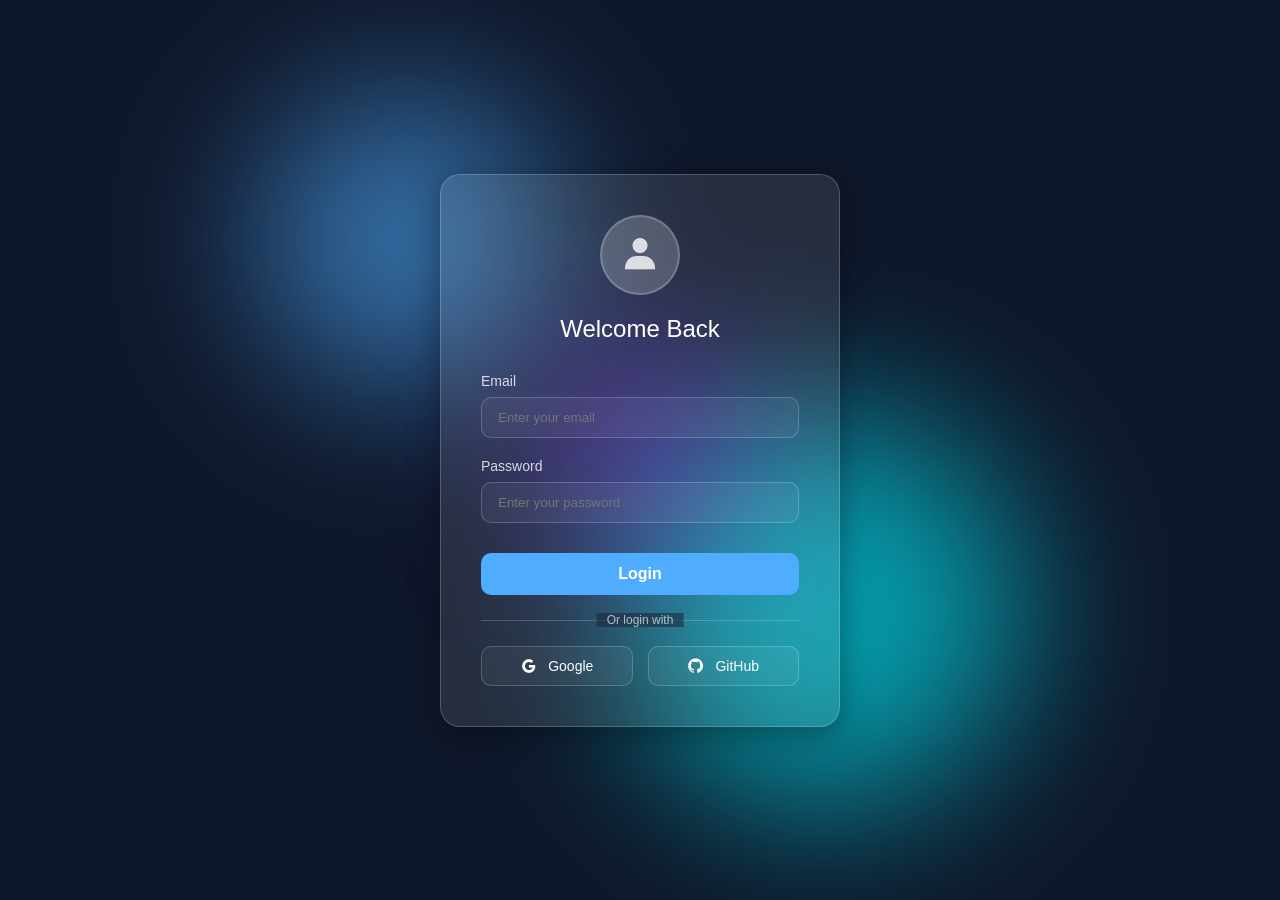
==== index.html @ bc0d9e6e "Create a login page with a Glassmorphism design including HTML, CSS, and JS." ====
<!DOCTYPE html>
<html lang="en">
<head>
    <meta charset="UTF-8">
    <meta name="viewport" content="width=device-width, initial-scale=1.0">
    <title>Glassmorphism Login</title>
    <link rel="stylesheet" href="styles.css">
    <!-- Using Boxicons for social icons -->
    <link href='https://unpkg.com/boxicons@2.1.4/css/boxicons.min.css' rel='stylesheet'>
</head>
<body>
    <div class="background-blobs">
        <div class="blob blob-1"></div>
        <div class="blob blob-2"></div>
        <div class="blob blob-3"></div>
    </div>
    
    <div class="login-container">
        <form class="login-form">
            <div class="profile-pic-container">
                <div class="profile-pic-placeholder">
                    <i class='bx bxs-user'></i>
                </div>
            </div>
            
            <h2>Welcome Back</h2>
            
            <div class="input-group">
                <label for="email">Email</label>
                <input type="email" id="email" placeholder="Enter your email" required>
            </div>
            
            <div class="input-group">
                <label for="password">Password</label>
                <input type="password" id="password" placeholder="Enter your password" required>
            </div>
            
            <button type="submit" class="login-btn">Login</button>
            
            <div class="separator">
                <span>Or login with</span>
            </div>
            
            <div class="social-login">
                <button type="button" class="social-btn google">
                    <i class='bx bxl-google'></i> Google
                </button>
                <button type="button" class="social-btn github">
                    <i class='bx bxl-github'></i> GitHub
                </button>
            </div>
        </form>
    </div>

    <script src="scripts.js"></script>
</body>
</html>
---- styles.css ----
:root {
    --glass-bg: rgba(255, 255, 255, 0.1);
    --glass-border: rgba(255, 255, 255, 0.2);
    --text-color: #ffffff;
    --accent-color: #4facfe;
}

* {
    margin: 0;
    padding: 0;
    box-sizing: border-box;
    font-family: 'Segoe UI', Tahoma, Geneva, Verdana, sans-serif;
}

body {
    height: 100vh;
    display: flex;
    justify-content: center;
    align-items: center;
    background: #0f172a;
    overflow: hidden;
    color: var(--text-color);
}

/* Background Blobs */
.background-blobs {
    position: absolute;
    width: 100%;
    height: 100%;
    z-index: -1;
}

.blob {
    position: absolute;
    border-radius: 50%;
    filter: blur(80px);
    opacity: 0.6;
}

.blob-1 {
    width: 300px;
    height: 300px;
    background: #4facfe;
    top: 10%;
    left: 20%;
}

.blob-2 {
    width: 400px;
    height: 400px;
    background: #00f2fe;
    bottom: 10%;
    right: 20%;
}

.blob-3 {
    width: 200px;
    height: 200px;
    background: #7028e4;
    top: 50%;
    left: 50%;
    transform: translate(-50%, -50%);
}

/* Glassmorphism Container */
.login-container {
    width: 400px;
    padding: 40px;
    background: var(--glass-bg);
    backdrop-filter: blur(15px);
    -webkit-backdrop-filter: blur(15px);
    border: 1px solid var(--glass-border);
    border-radius: 20px;
    box-shadow: 0 8px 32px 0 rgba(0, 0, 0, 0.37);
    text-align: center;
}

.login-form h2 {
    margin-bottom: 30px;
    font-weight: 500;
}

/* Profile Picture */
.profile-pic-container {
    display: flex;
    justify-content: center;
    margin-bottom: 20px;
}

.profile-pic-placeholder {
    width: 80px;
    height: 80px;
    background: rgba(255, 255, 255, 0.2);
    border-radius: 50%;
    display: flex;
    justify-content: center;
    align-items: center;
    font-size: 40px;
    color: rgba(255, 255, 255, 0.8);
    border: 2px solid var(--glass-border);
}

/* Inputs */
.input-group {
    text-align: left;
    margin-bottom: 20px;
}

.input-group label {
    display: block;
    margin-bottom: 8px;
    font-size: 14px;
    opacity: 0.8;
}

.input-group input {
    width: 100%;
    padding: 12px 16px;
    background: rgba(255, 255, 255, 0.05);
    border: 1px solid var(--glass-border);
    border-radius: 10px;
    color: white;
    outline: none;
    transition: 0.3s;
}

.input-group input:focus {
    background: rgba(255, 255, 255, 0.1);
    border-color: var(--accent-color);
}

/* Buttons */
.login-btn {
    width: 100%;
    padding: 12px;
    background: var(--accent-color);
    border: none;
    border-radius: 10px;
    color: white;
    font-size: 16px;
    font-weight: 600;
    cursor: pointer;
    transition: 0.3s;
    margin-top: 10px;
}

.login-btn:hover {
    transform: translateY(-2px);
    box-shadow: 0 5px 15px rgba(79, 172, 254, 0.4);
}

/* Separator */
.separator {
    margin: 25px 0;
    position: relative;
    border-bottom: 1px solid var(--glass-border);
}

.separator span {
    position: absolute;
    top: 50%;
    left: 50%;
    transform: translate(-50%, -50%);
    background: #1e293b; /* Matches background blur better */
    padding: 0 10px;
    font-size: 12px;
    opacity: 0.6;
}

/* Social Login */
.social-login {
    display: flex;
    gap: 15px;
}

.social-btn {
    flex: 1;
    display: flex;
    justify-content: center;
    align-items: center;
    gap: 10px;
    padding: 10px;
    background: rgba(255, 255, 255, 0.05);
    border: 1px solid var(--glass-border);
    border-radius: 10px;
    color: white;
    cursor: pointer;
    transition: 0.3s;
    font-size: 14px;
}

.social-btn:hover {
    background: rgba(255, 255, 255, 0.1);
    border-color: white;
}

.social-btn i {
    font-size: 18px;
}
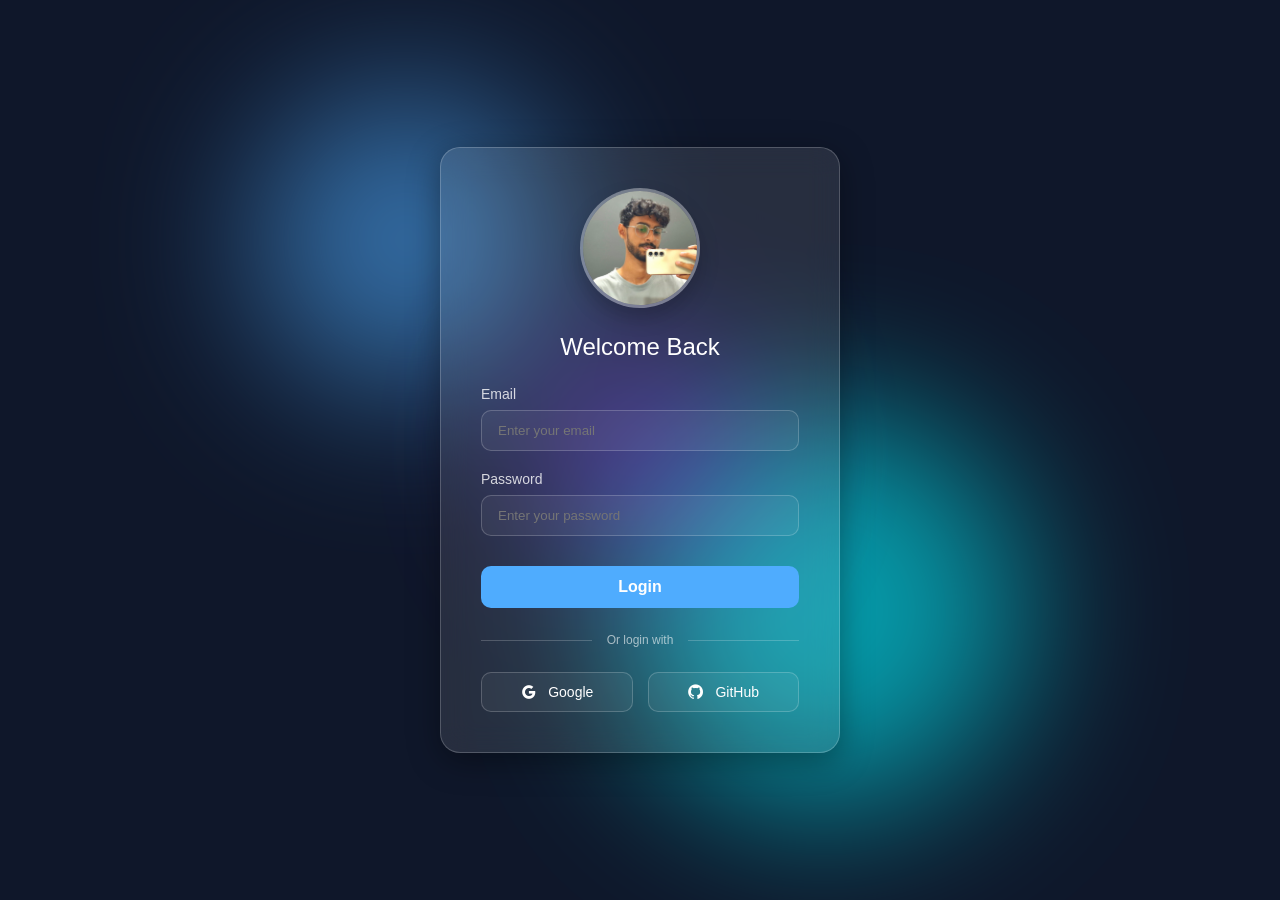
==== commit abac3bd1: "Update profile picture and enhance layout design - Replaced the default user icon with a custom prof" ====
--- a/index.html
+++ b/index.html
@@ -19,7 +19,7 @@
         <form class="login-form">
             <div class="profile-pic-container">
                 <div class="profile-pic-placeholder">
-                    <i class='bx bxs-user'></i>
+                    <img src="images/dp.jpg" alt="Profile Picture">
                 </div>
             </div>
             
--- a/styles.css
+++ b/styles.css
@@ -76,7 +76,7 @@
 }
 
 .login-form h2 {
-    margin-bottom: 30px;
+    margin-bottom: 25px;
     font-weight: 500;
 }
 
@@ -84,20 +84,28 @@
 .profile-pic-container {
     display: flex;
     justify-content: center;
-    margin-bottom: 20px;
+    margin-bottom: 25px;
 }
 
 .profile-pic-placeholder {
-    width: 80px;
-    height: 80px;
+    width: 120px;
+    height: 120px;
     background: rgba(255, 255, 255, 0.2);
     border-radius: 50%;
     display: flex;
     justify-content: center;
     align-items: center;
-    font-size: 40px;
+    font-size: 60px;
     color: rgba(255, 255, 255, 0.8);
-    border: 2px solid var(--glass-border);
+    border: 3px solid var(--glass-border);
+    overflow: hidden; /* Added to clip the image */
+    box-shadow: 0 10px 20px rgba(0, 0, 0, 0.2);
+}
+
+.profile-pic-placeholder img {
+    width: 100%;
+    height: 100%;
+    object-fit: cover;
 }
 
 /* Inputs */
@@ -151,18 +159,20 @@
 
 /* Separator */
 .separator {
+    display: flex;
+    align-items: center;
     margin: 25px 0;
-    position: relative;
+}
+
+.separator::before,
+.separator::after {
+    content: "";
+    flex: 1;
     border-bottom: 1px solid var(--glass-border);
 }
 
 .separator span {
-    position: absolute;
-    top: 50%;
-    left: 50%;
-    transform: translate(-50%, -50%);
-    background: #1e293b; /* Matches background blur better */
-    padding: 0 10px;
+    padding: 0 15px;
     font-size: 12px;
     opacity: 0.6;
 }
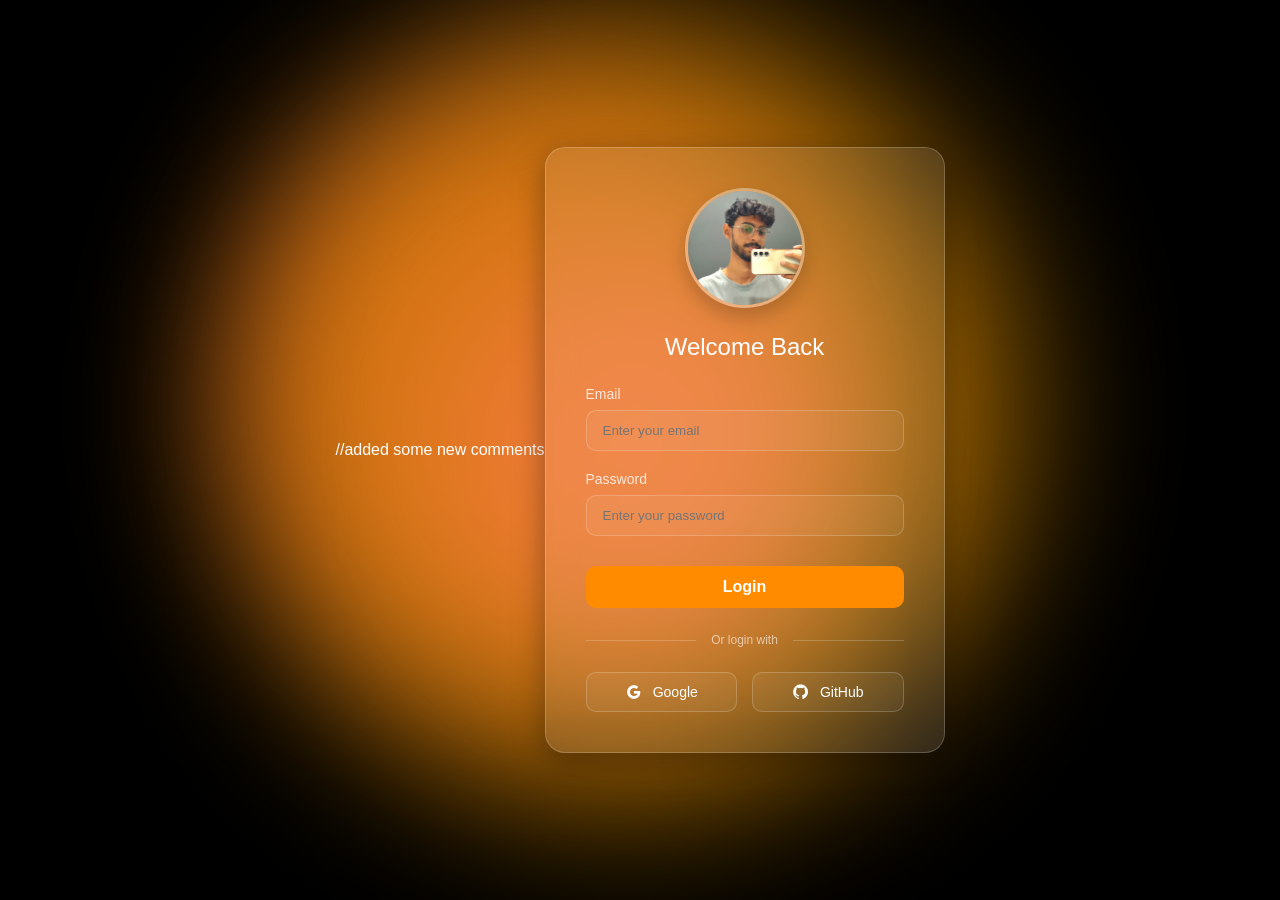
==== commit 9d27cac6: "add comment" ====
--- a/index.html
+++ b/index.html
@@ -2,6 +2,7 @@
 <html lang="en">
 <head>
     <meta charset="UTF-8">
+    //added some new comments
     <meta name="viewport" content="width=device-width, initial-scale=1.0">
     <title>Glassmorphism Login</title>
     <link rel="stylesheet" href="styles.css">
--- a/styles.css
+++ b/styles.css
@@ -2,7 +2,7 @@
     --glass-bg: rgba(255, 255, 255, 0.1);
     --glass-border: rgba(255, 255, 255, 0.2);
     --text-color: #ffffff;
-    --accent-color: #4facfe;
+    --accent-color: #ff8c00;
 }
 
 * {
@@ -17,7 +17,7 @@
     display: flex;
     justify-content: center;
     align-items: center;
-    background: #0f172a;
+    background: #000000;
     overflow: hidden;
     color: var(--text-color);
 }
@@ -38,25 +38,25 @@
 }
 
 .blob-1 {
-    width: 300px;
-    height: 300px;
-    background: #4facfe;
+    width: 600px;
+    height: 600px;
+    background: #ff4d4d;
     top: 10%;
     left: 20%;
 }
 
 .blob-2 {
+    width: 800px;
+    height: 800px;
+    background: #ffa500;
+    bottom: 10%;
+    right: 20%;
+}
+
+.blob-3 {
     width: 400px;
     height: 400px;
-    background: #00f2fe;
-    bottom: 10%;
-    right: 20%;
-}
-
-.blob-3 {
-    width: 200px;
-    height: 200px;
-    background: #7028e4;
+    background: #ff7f50;
     top: 50%;
     left: 50%;
     transform: translate(-50%, -50%);
@@ -154,7 +154,7 @@
 
 .login-btn:hover {
     transform: translateY(-2px);
-    box-shadow: 0 5px 15px rgba(79, 172, 254, 0.4);
+    box-shadow: 0 5px 15px rgba(255, 140, 0, 0.4);
 }
 
 /* Separator */
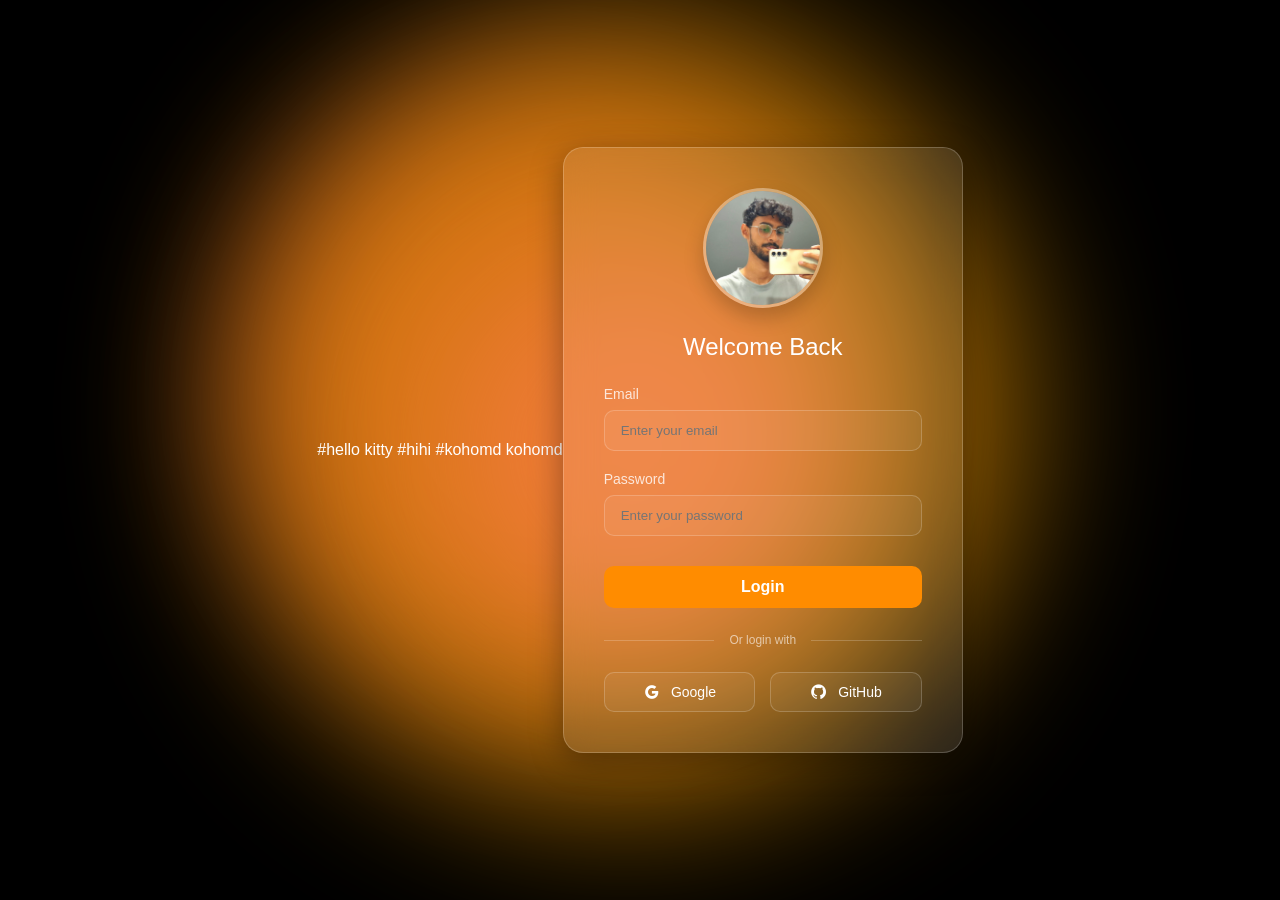
==== commit ebd17a75: "Add comments in index.html head section Added comments to the head section of the HTML file." ====
--- a/index.html
+++ b/index.html
@@ -1,8 +1,10 @@
 <!DOCTYPE html>
 <html lang="en">
 <head>
+    #hello kitty
+    #hihi 
+    #kohomd kohomd
     <meta charset="UTF-8">
-    //added some new comments
     <meta name="viewport" content="width=device-width, initial-scale=1.0">
     <title>Glassmorphism Login</title>
     <link rel="stylesheet" href="styles.css">
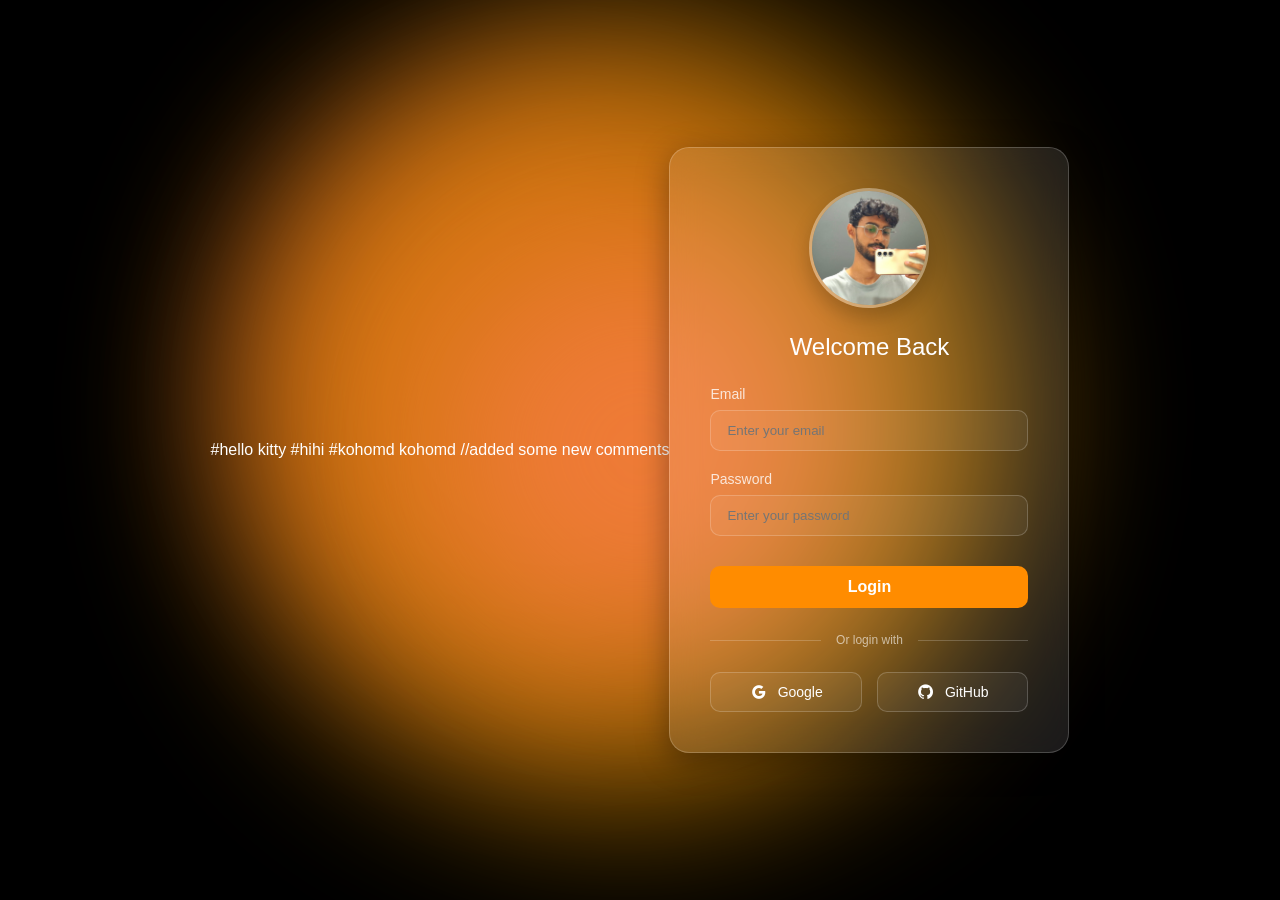
==== commit 4790ee6a: "Merge branch 'main' of https://github.com/SandinaRajapaksha/ivi" ====
--- a/index.html
+++ b/index.html
@@ -5,6 +5,7 @@
     #hihi 
     #kohomd kohomd
     <meta charset="UTF-8">
+    //added some new comments
     <meta name="viewport" content="width=device-width, initial-scale=1.0">
     <title>Glassmorphism Login</title>
     <link rel="stylesheet" href="styles.css">
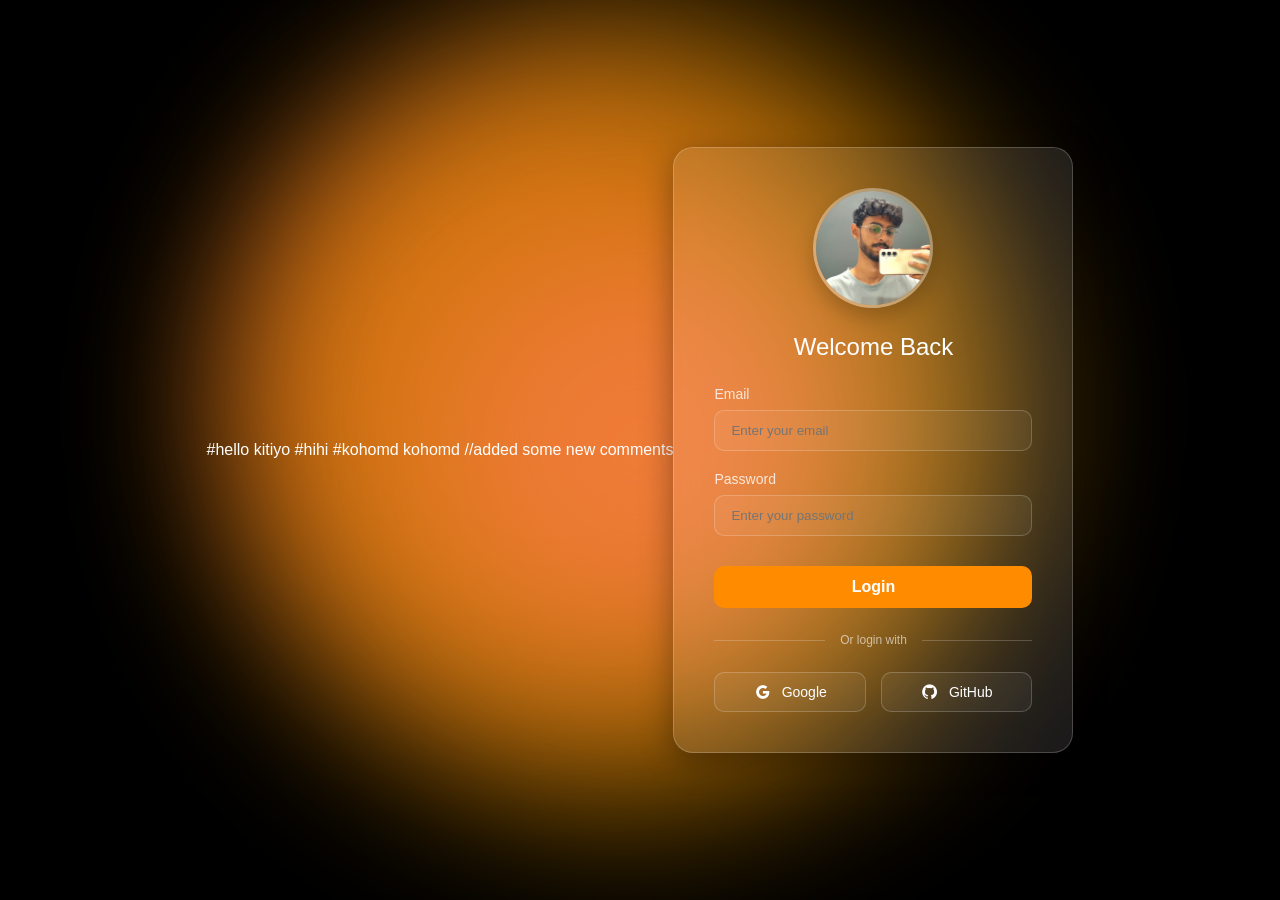
==== commit 057208d3: "kitiyo" ====
--- a/index.html
+++ b/index.html
@@ -1,7 +1,7 @@
 <!DOCTYPE html>
 <html lang="en">
 <head>
-    #hello kitty
+    #hello kitiyo
     #hihi 
     #kohomd kohomd
     <meta charset="UTF-8">
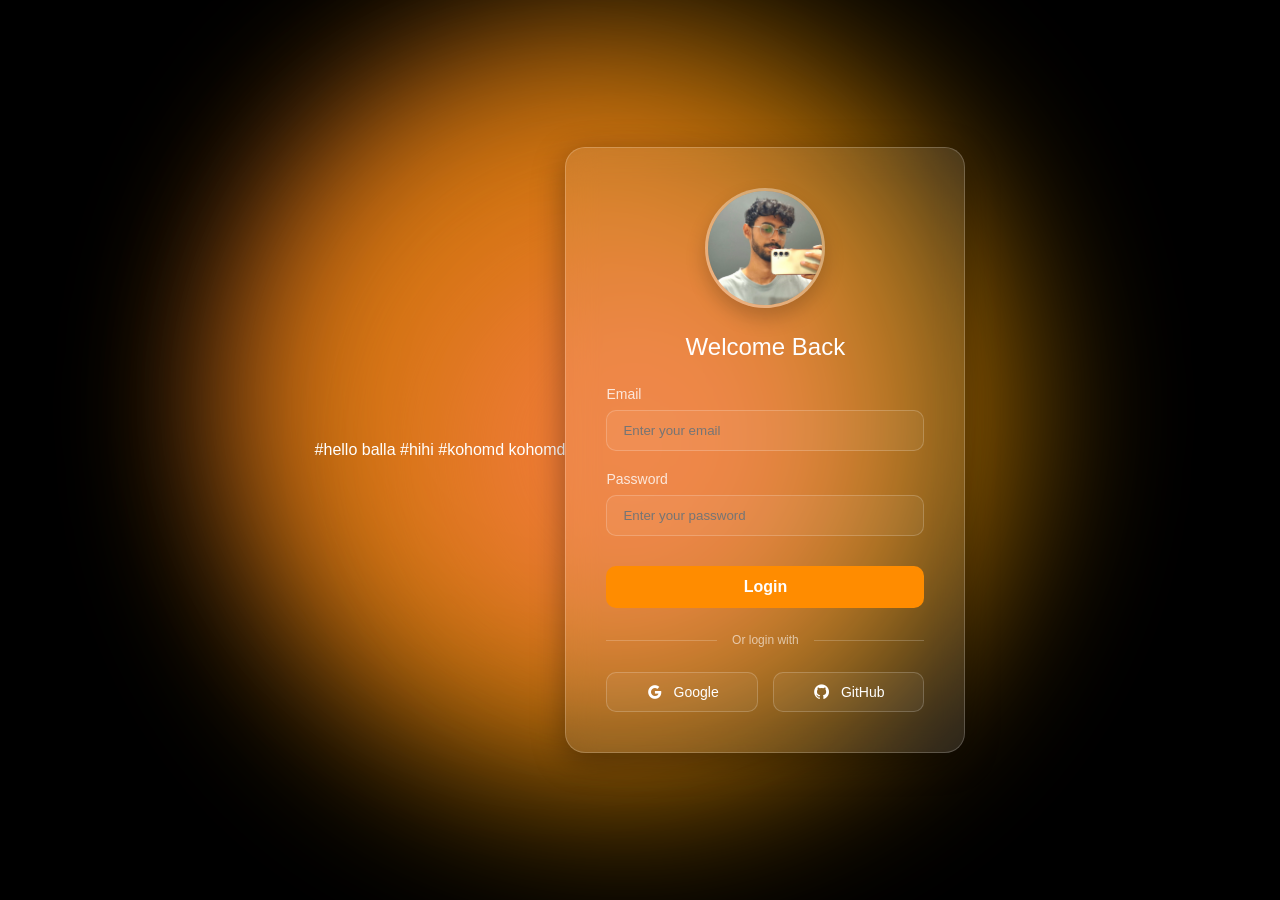
==== commit f99bb04a: "Update comment from 'hello kitty' to 'hello balla'" ====
--- a/index.html
+++ b/index.html
@@ -1,11 +1,10 @@
 <!DOCTYPE html>
 <html lang="en">
 <head>
-    #hello kitiyo
+    #hello balla
     #hihi 
     #kohomd kohomd
     <meta charset="UTF-8">
-    //added some new comments
     <meta name="viewport" content="width=device-width, initial-scale=1.0">
     <title>Glassmorphism Login</title>
     <link rel="stylesheet" href="styles.css">
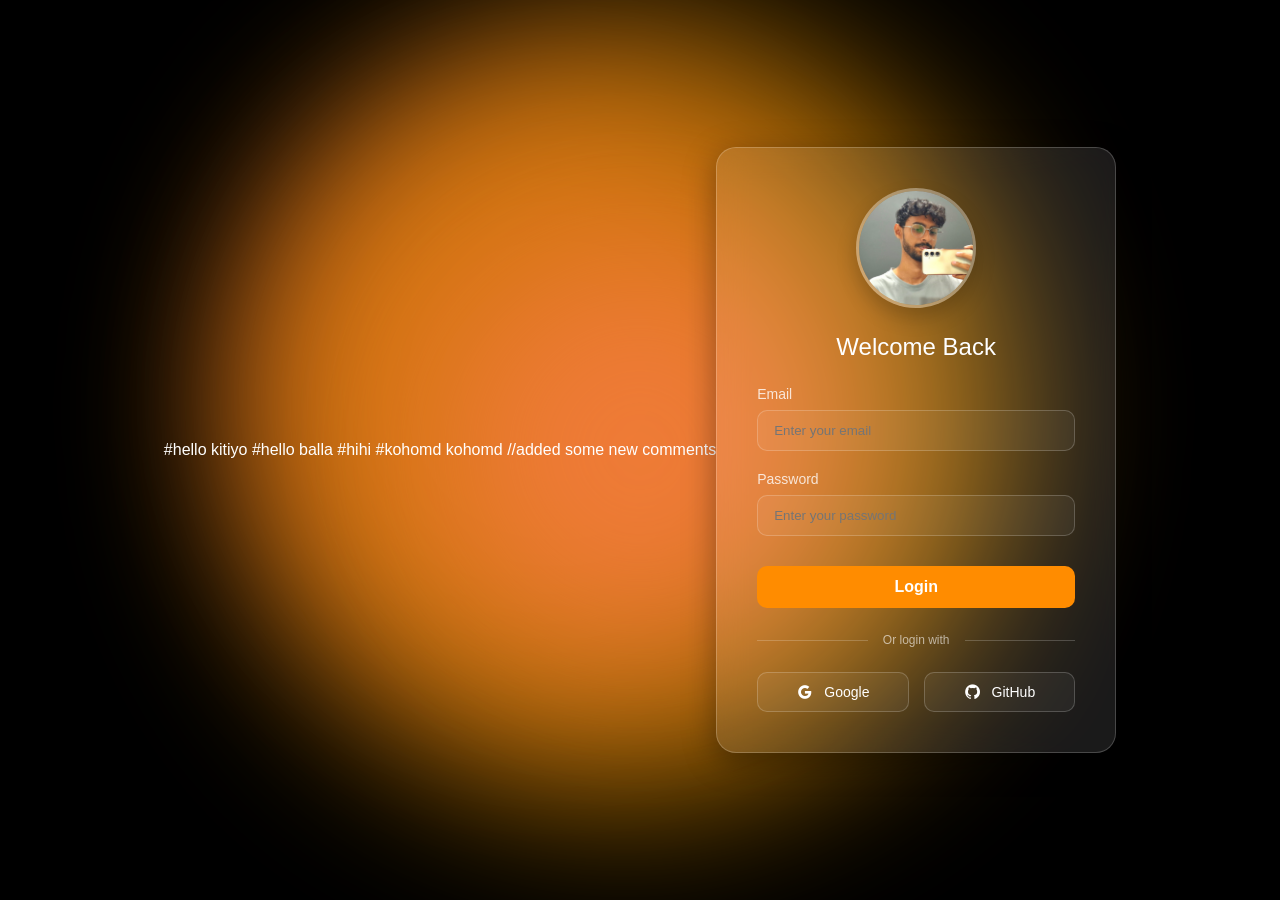
==== commit a6675950: "merge conflict resolve" ====
--- a/index.html
+++ b/index.html
@@ -1,10 +1,12 @@
 <!DOCTYPE html>
 <html lang="en">
 <head>
+    #hello kitiyo
     #hello balla
     #hihi 
     #kohomd kohomd
     <meta charset="UTF-8">
+    //added some new comments
     <meta name="viewport" content="width=device-width, initial-scale=1.0">
     <title>Glassmorphism Login</title>
     <link rel="stylesheet" href="styles.css">
